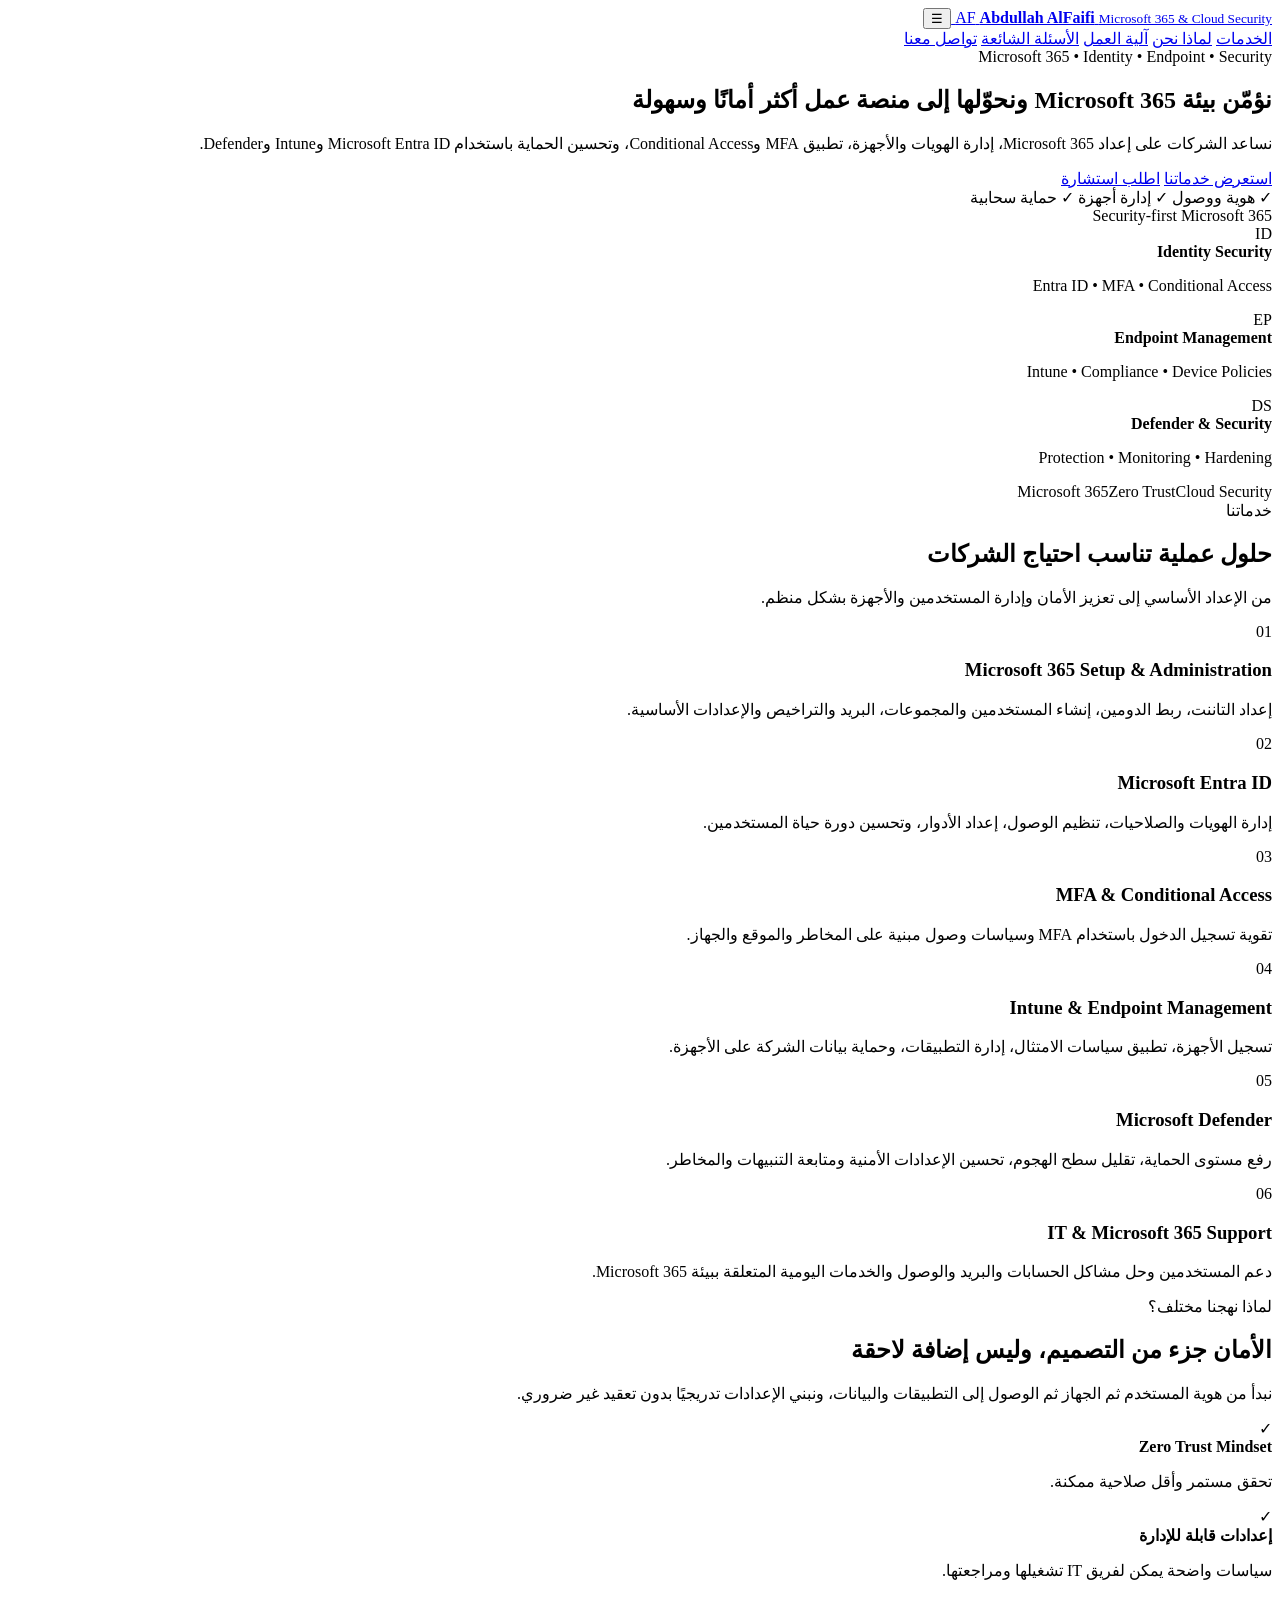
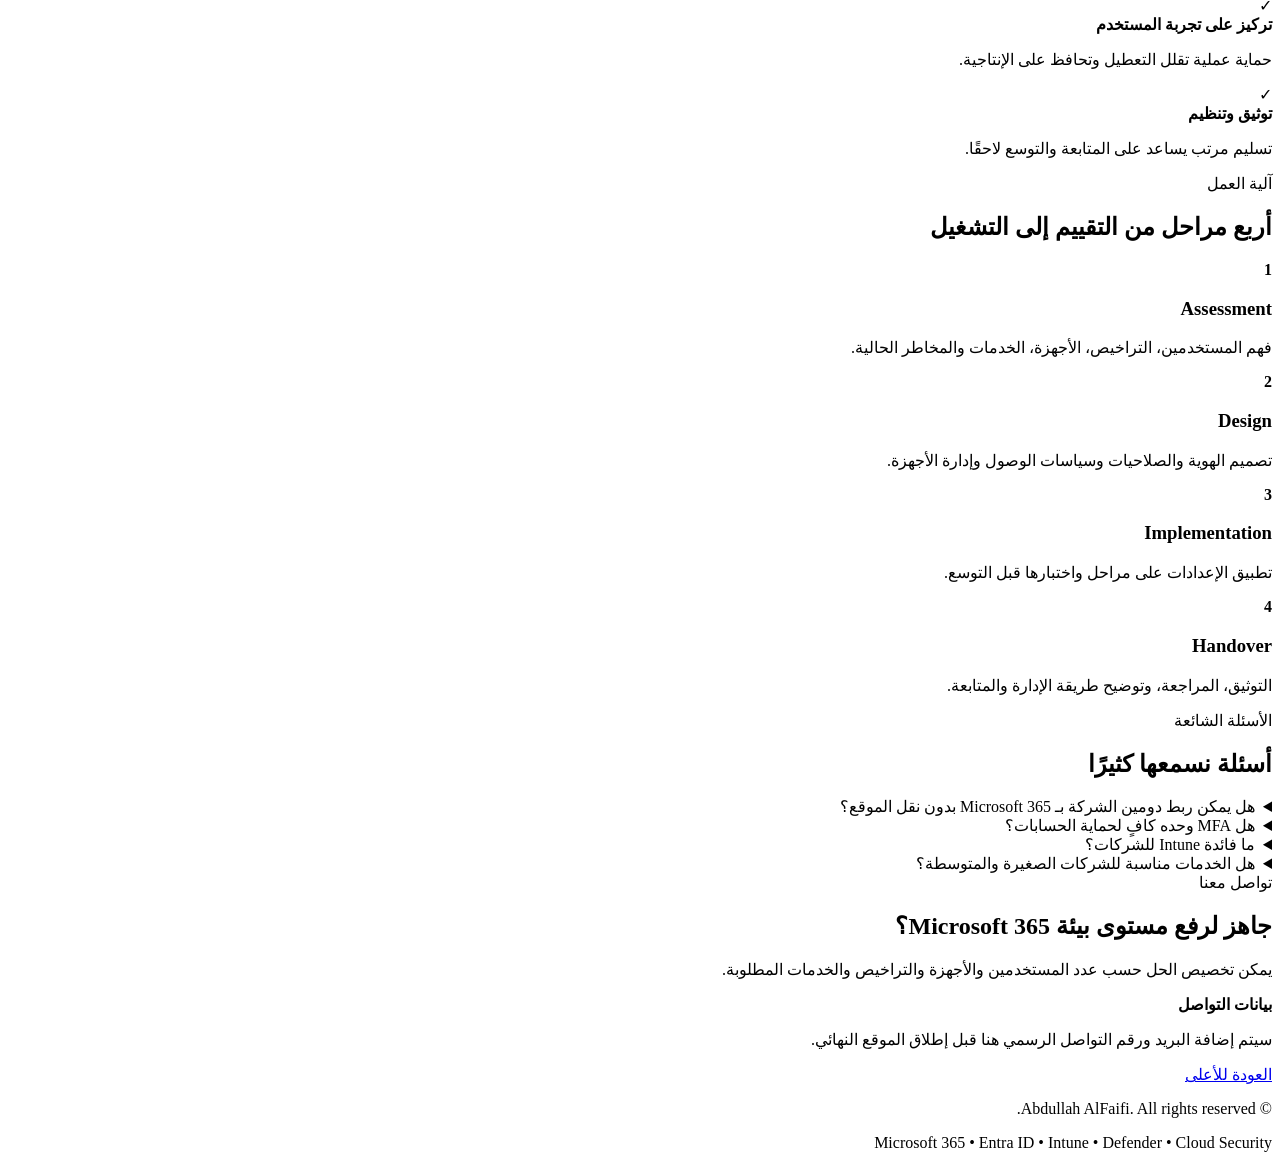
==== index.html @ aca6d7e5 "Build Arabic Microsoft 365 and cloud security landing page" ====
<!doctype html>
<html lang="ar" dir="rtl">
<head>
  <meta charset="utf-8" />
  <meta name="viewport" content="width=device-width, initial-scale=1" />
  <meta name="description" content="حلول Microsoft 365 والهوية والأمن السحابي للشركات: Entra ID وMFA وConditional Access وIntune وMicrosoft Defender والدعم التقني." />
  <title>Abdullah AlFaifi | Microsoft 365 & Cloud Security</title>
  <link rel="stylesheet" href="styles.css" />
</head>
<body>
  <header class="site-header" id="top">
    <div class="container nav-wrap">
      <a class="brand" href="#top" aria-label="الصفحة الرئيسية">
        <span class="brand-mark">AF</span>
        <span class="brand-text">
          <strong>Abdullah AlFaifi</strong>
          <small>Microsoft 365 & Cloud Security</small>
        </span>
      </a>

      <button class="menu-button" aria-label="فتح القائمة" aria-expanded="false">☰</button>

      <nav class="nav-links" aria-label="التنقل الرئيسي">
        <a href="#services">الخدمات</a>
        <a href="#why-us">لماذا نحن</a>
        <a href="#process">آلية العمل</a>
        <a href="#faq">الأسئلة الشائعة</a>
        <a class="nav-cta" href="#contact">تواصل معنا</a>
      </nav>
    </div>
  </header>

  <main>
    <section class="hero section">
      <div class="container hero-grid">
        <div class="hero-copy">
          <span class="eyebrow">Microsoft 365 • Identity • Endpoint • Security</span>
          <h1>نؤمّن بيئة Microsoft 365 ونحوّلها إلى منصة عمل أكثر أمانًا وسهولة</h1>
          <p class="hero-lead">
            نساعد الشركات على إعداد Microsoft 365، إدارة الهويات والأجهزة، تطبيق MFA وConditional Access،
            وتحسين الحماية باستخدام Microsoft Entra ID وIntune وDefender.
          </p>
          <div class="hero-actions">
            <a class="button primary" href="#services">استعرض خدماتنا</a>
            <a class="button secondary" href="#contact">اطلب استشارة</a>
          </div>
          <div class="trust-row" aria-label="مجالات التركيز">
            <span>✓ هوية ووصول</span>
            <span>✓ إدارة أجهزة</span>
            <span>✓ حماية سحابية</span>
          </div>
        </div>

        <div class="hero-panel" aria-label="لوحة الخدمات">
          <div class="status-pill"><span></span> Security-first Microsoft 365</div>
          <div class="panel-card featured">
            <div class="icon">ID</div>
            <div>
              <strong>Identity Security</strong>
              <p>Entra ID • MFA • Conditional Access</p>
            </div>
          </div>
          <div class="panel-card">
            <div class="icon">EP</div>
            <div>
              <strong>Endpoint Management</strong>
              <p>Intune • Compliance • Device Policies</p>
            </div>
          </div>
          <div class="panel-card">
            <div class="icon">DS</div>
            <div>
              <strong>Defender & Security</strong>
              <p>Protection • Monitoring • Hardening</p>
            </div>
          </div>
          <div class="panel-footer">
            <span>Microsoft 365</span><span>Zero Trust</span><span>Cloud Security</span>
          </div>
        </div>
      </div>
    </section>

    <section class="section muted" id="services">
      <div class="container">
        <div class="section-heading">
          <span class="eyebrow">خدماتنا</span>
          <h2>حلول عملية تناسب احتياج الشركات</h2>
          <p>من الإعداد الأساسي إلى تعزيز الأمان وإدارة المستخدمين والأجهزة بشكل منظم.</p>
        </div>

        <div class="cards services-grid">
          <article class="service-card">
            <span class="service-icon">01</span>
            <h3>Microsoft 365 Setup & Administration</h3>
            <p>إعداد التاننت، ربط الدومين، إنشاء المستخدمين والمجموعات، البريد والتراخيص والإعدادات الأساسية.</p>
          </article>
          <article class="service-card">
            <span class="service-icon">02</span>
            <h3>Microsoft Entra ID</h3>
            <p>إدارة الهويات والصلاحيات، تنظيم الوصول، إعداد الأدوار، وتحسين دورة حياة المستخدمين.</p>
          </article>
          <article class="service-card">
            <span class="service-icon">03</span>
            <h3>MFA & Conditional Access</h3>
            <p>تقوية تسجيل الدخول باستخدام MFA وسياسات وصول مبنية على المخاطر والموقع والجهاز.</p>
          </article>
          <article class="service-card">
            <span class="service-icon">04</span>
            <h3>Intune & Endpoint Management</h3>
            <p>تسجيل الأجهزة، تطبيق سياسات الامتثال، إدارة التطبيقات، وحماية بيانات الشركة على الأجهزة.</p>
          </article>
          <article class="service-card">
            <span class="service-icon">05</span>
            <h3>Microsoft Defender</h3>
            <p>رفع مستوى الحماية، تقليل سطح الهجوم، تحسين الإعدادات الأمنية ومتابعة التنبيهات والمخاطر.</p>
          </article>
          <article class="service-card">
            <span class="service-icon">06</span>
            <h3>IT & Microsoft 365 Support</h3>
            <p>دعم المستخدمين وحل مشاكل الحسابات والبريد والوصول والخدمات اليومية المتعلقة ببيئة Microsoft 365.</p>
          </article>
        </div>
      </div>
    </section>

    <section class="section" id="why-us">
      <div class="container split-grid">
        <div>
          <span class="eyebrow">لماذا نهجنا مختلف؟</span>
          <h2>الأمان جزء من التصميم، وليس إضافة لاحقة</h2>
          <p class="section-copy">نبدأ من هوية المستخدم ثم الجهاز ثم الوصول إلى التطبيقات والبيانات، ونبني الإعدادات تدريجيًا بدون تعقيد غير ضروري.</p>
        </div>
        <div class="benefits">
          <div class="benefit"><span>✓</span><div><strong>Zero Trust Mindset</strong><p>تحقق مستمر وأقل صلاحية ممكنة.</p></div></div>
          <div class="benefit"><span>✓</span><div><strong>إعدادات قابلة للإدارة</strong><p>سياسات واضحة يمكن لفريق IT تشغيلها ومراجعتها.</p></div></div>
          <div class="benefit"><span>✓</span><div><strong>تركيز على تجربة المستخدم</strong><p>حماية عملية تقلل التعطيل وتحافظ على الإنتاجية.</p></div></div>
          <div class="benefit"><span>✓</span><div><strong>توثيق وتنظيم</strong><p>تسليم مرتب يساعد على المتابعة والتوسع لاحقًا.</p></div></div>
        </div>
      </div>
    </section>

    <section class="section dark-section" id="process">
      <div class="container">
        <div class="section-heading light">
          <span class="eyebrow">آلية العمل</span>
          <h2>أربع مراحل من التقييم إلى التشغيل</h2>
        </div>
        <div class="process-grid">
          <div class="process-step"><b>1</b><h3>Assessment</h3><p>فهم المستخدمين، التراخيص، الأجهزة، الخدمات والمخاطر الحالية.</p></div>
          <div class="process-step"><b>2</b><h3>Design</h3><p>تصميم الهوية والصلاحيات وسياسات الوصول وإدارة الأجهزة.</p></div>
          <div class="process-step"><b>3</b><h3>Implementation</h3><p>تطبيق الإعدادات على مراحل واختبارها قبل التوسع.</p></div>
          <div class="process-step"><b>4</b><h3>Handover</h3><p>التوثيق، المراجعة، وتوضيح طريقة الإدارة والمتابعة.</p></div>
        </div>
      </div>
    </section>

    <section class="section" id="faq">
      <div class="container narrow">
        <div class="section-heading">
          <span class="eyebrow">الأسئلة الشائعة</span>
          <h2>أسئلة نسمعها كثيرًا</h2>
        </div>
        <div class="faq-list">
          <details><summary>هل يمكن ربط دومين الشركة بـ Microsoft 365 بدون نقل الموقع؟</summary><p>نعم. يمكن استخدام نفس الدومين للبريد في Microsoft 365 والموقع على استضافة أخرى عبر سجلات DNS مختلفة.</p></details>
          <details><summary>هل MFA وحده كافٍ لحماية الحسابات؟</summary><p>MFA خطوة أساسية، لكن الأفضل دمجه مع Conditional Access وإدارة الجلسات والأجهزة وسياسات أقل صلاحية.</p></details>
          <details><summary>ما فائدة Intune للشركات؟</summary><p>يساعد على إدارة الأجهزة والتطبيقات وسياسات الامتثال وحماية بيانات العمل بشكل مركزي.</p></details>
          <details><summary>هل الخدمات مناسبة للشركات الصغيرة والمتوسطة؟</summary><p>نعم، ويمكن البدء بإعدادات أساسية ثم التوسع حسب عدد المستخدمين والأجهزة واحتياج الأمان.</p></details>
        </div>
      </div>
    </section>

    <section class="section contact-section" id="contact">
      <div class="container contact-card">
        <div>
          <span class="eyebrow">تواصل معنا</span>
          <h2>جاهز لرفع مستوى بيئة Microsoft 365؟</h2>
          <p>يمكن تخصيص الحل حسب عدد المستخدمين والأجهزة والتراخيص والخدمات المطلوبة.</p>
        </div>
        <div class="contact-note">
          <strong>بيانات التواصل</strong>
          <p>سيتم إضافة البريد ورقم التواصل الرسمي هنا قبل إطلاق الموقع النهائي.</p>
          <a class="button primary" href="#top">العودة للأعلى</a>
        </div>
      </div>
    </section>
  </main>

  <footer class="site-footer">
    <div class="container footer-wrap">
      <p>© <span id="year"></span> Abdullah AlFaifi. All rights reserved.</p>
      <p>Microsoft 365 • Entra ID • Intune • Defender • Cloud Security</p>
    </div>
  </footer>

  <script src="script.js"></script>
</body>
</html>
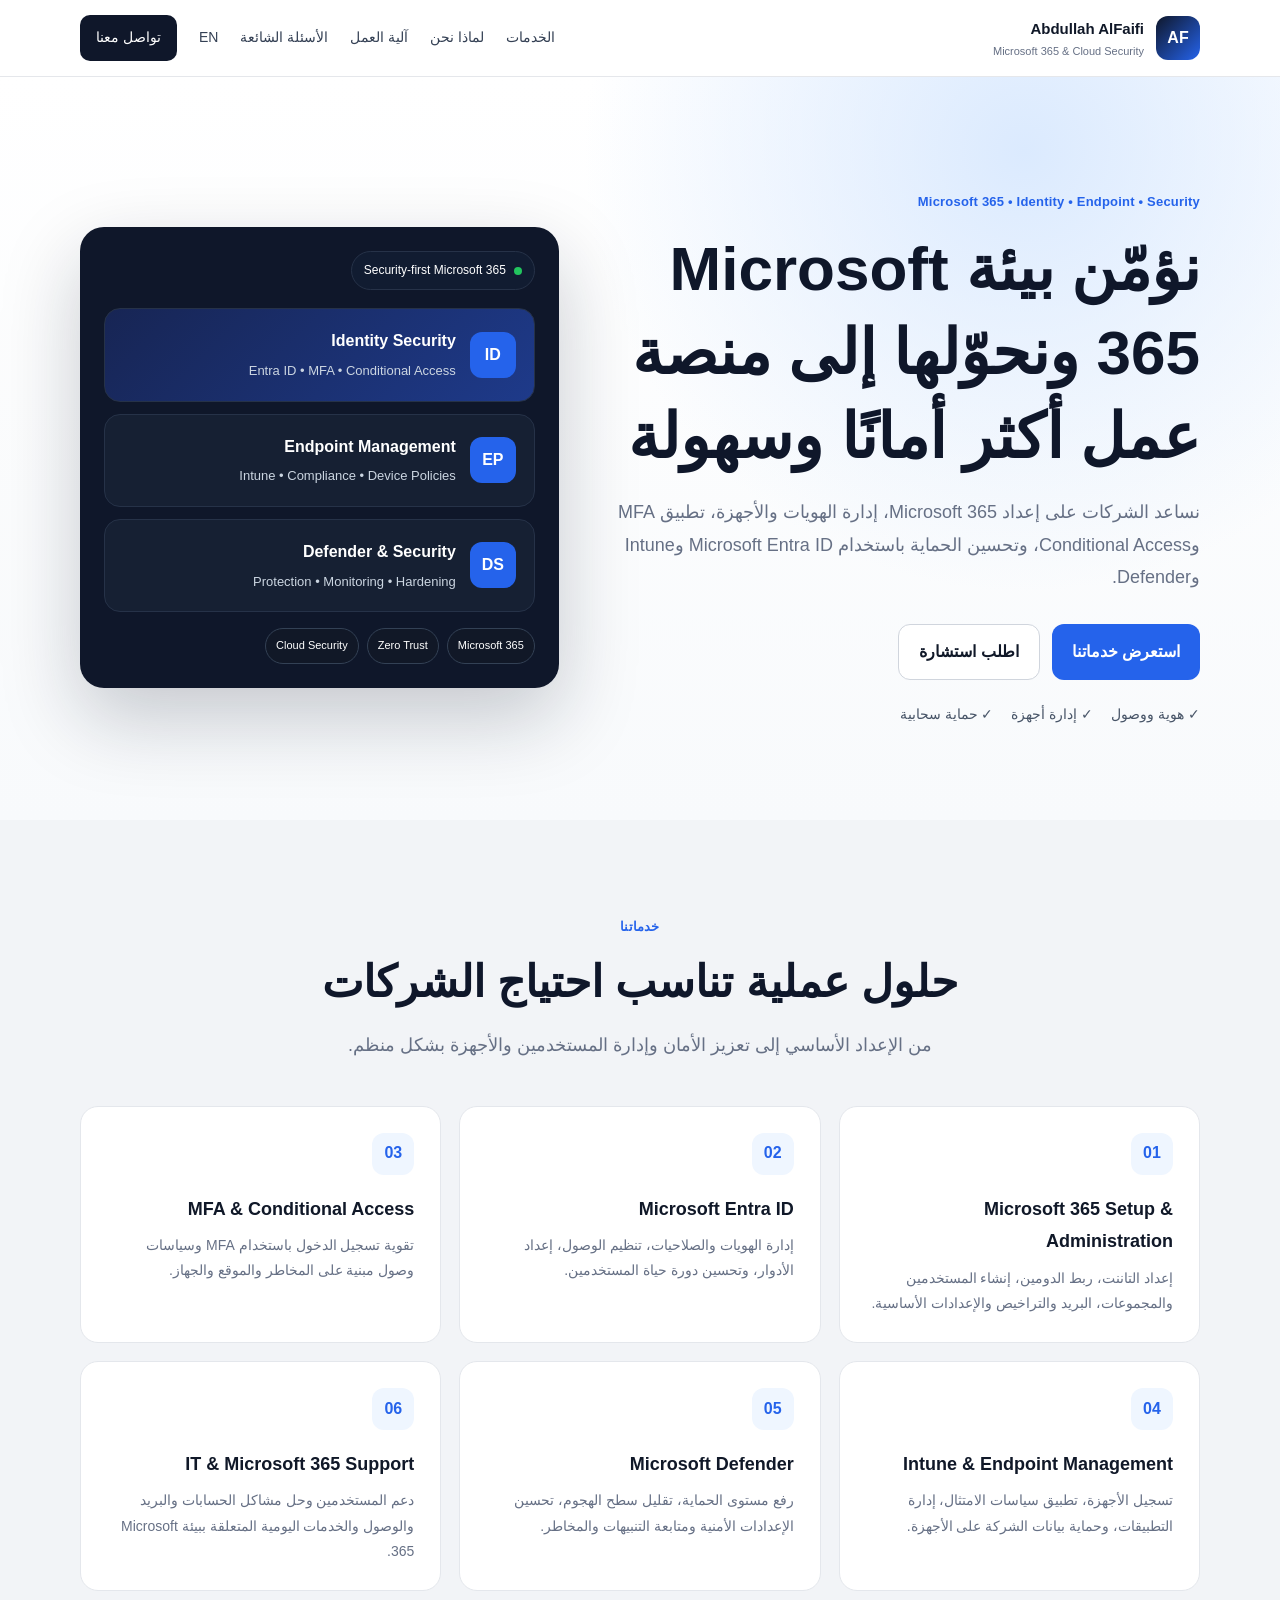
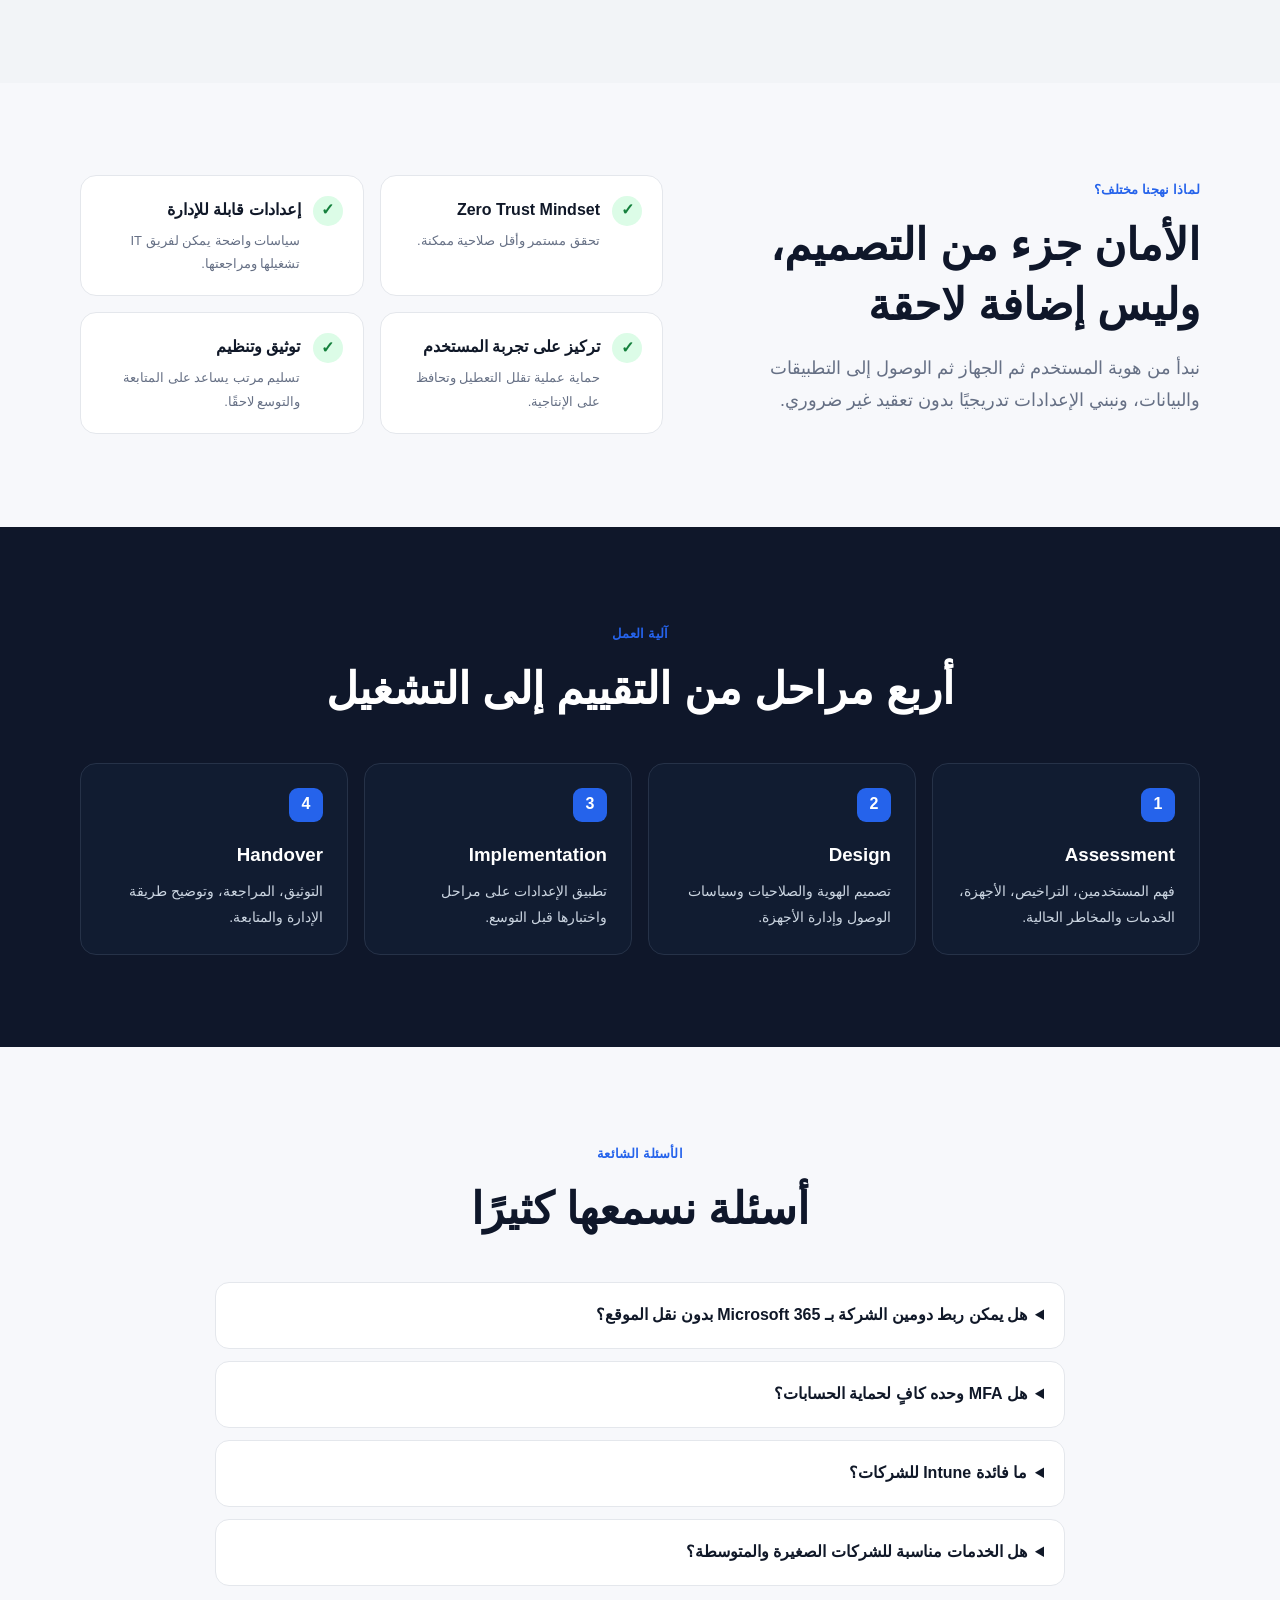
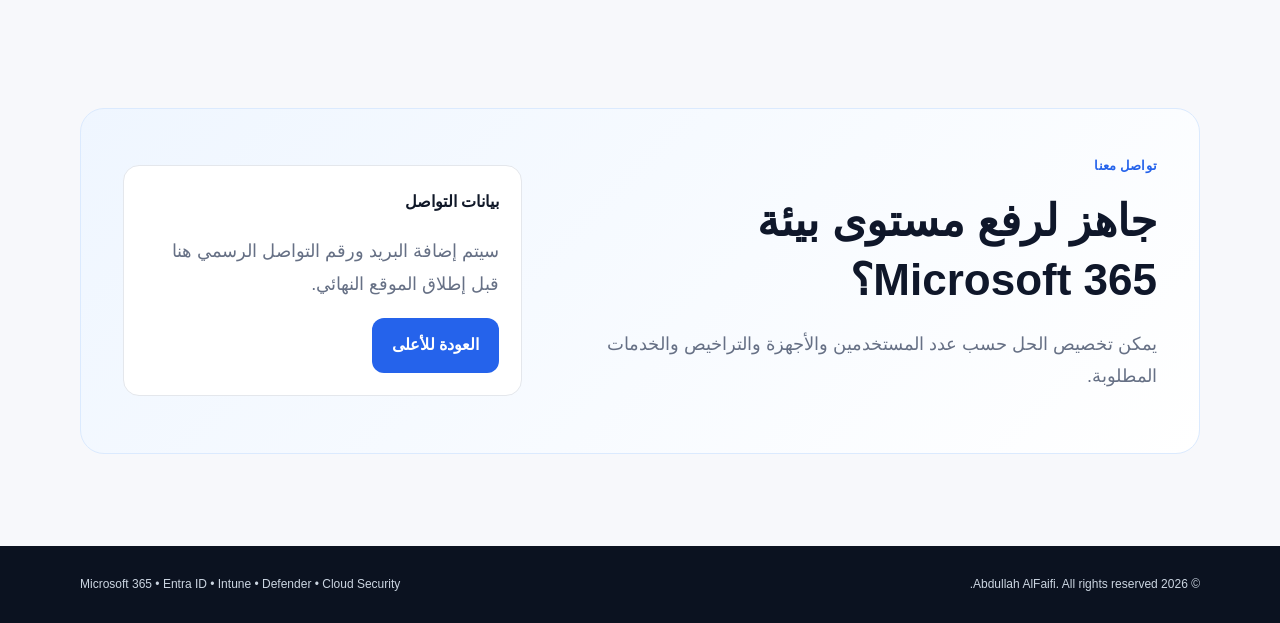
==== commit a1cc60fe: "Add English language switch to Arabic site" ====
--- a/index.html
+++ b/index.html
@@ -25,6 +25,7 @@
         <a href="#why-us">لماذا نحن</a>
         <a href="#process">آلية العمل</a>
         <a href="#faq">الأسئلة الشائعة</a>
+        <a class="lang-switch" href="en.html" lang="en" dir="ltr">EN</a>
         <a class="nav-cta" href="#contact">تواصل معنا</a>
       </nav>
     </div>
--- a/styles.css
+++ b/styles.css
@@ -0,0 +1 @@
+*{box-sizing:border-box}html{scroll-behavior:smooth}body{margin:0;font-family:Tahoma,Arial,sans-serif;background:#f7f8fb;color:#101828;line-height:1.8}a{text-decoration:none;color:inherit}.container{width:min(1120px,92%);margin:auto}.narrow{width:min(850px,92%)}.site-header{position:sticky;top:0;z-index:50;background:rgba(255,255,255,.92);backdrop-filter:blur(12px);border-bottom:1px solid #e5e7eb}.nav-wrap{display:flex;align-items:center;justify-content:space-between;min-height:76px;gap:24px}.brand{display:flex;align-items:center;gap:12px}.brand-mark{width:44px;height:44px;border-radius:12px;display:grid;place-items:center;background:linear-gradient(135deg,#0f172a,#2563eb);color:#fff;font-weight:800}.brand-text{display:flex;flex-direction:column}.brand-text strong{font-size:15px}.brand-text small{font-size:11px;color:#667085}.nav-links{display:flex;align-items:center;gap:22px;font-size:14px}.nav-links a{color:#344054}.nav-links a:hover{color:#2563eb}.nav-cta{padding:10px 16px;border-radius:10px;background:#0f172a;color:#fff!important}.menu-button{display:none;border:0;background:none;font-size:24px}.section{padding:92px 0}.hero{padding-top:110px;background:radial-gradient(circle at 80% 10%,#dbeafe 0,transparent 36%),linear-gradient(180deg,#fff,#f8fafc)}.hero-grid{display:grid;grid-template-columns:1.1fr .9fr;gap:56px;align-items:center}.eyebrow{display:inline-block;color:#2563eb;font-weight:700;font-size:13px;letter-spacing:.2px;margin-bottom:14px}.hero h1,.section-heading h2,.split-grid h2,.contact-card h2{margin:0;color:#0f172a;line-height:1.35}.hero h1{font-size:clamp(36px,5vw,62px);max-width:800px}.hero-lead,.section-copy,.section-heading p,.contact-card p{color:#667085;font-size:18px}.hero-actions{display:flex;gap:12px;margin:30px 0 22px}.button{display:inline-flex;align-items:center;justify-content:center;padding:13px 20px;border-radius:12px;font-weight:700}.button.primary{background:#2563eb;color:#fff}.button.primary:hover{background:#1d4ed8}.button.secondary{background:#fff;border:1px solid #d0d5dd;color:#101828}.trust-row{display:flex;flex-wrap:wrap;gap:18px;color:#475467;font-size:14px}.hero-panel{background:#0f172a;border-radius:24px;padding:24px;box-shadow:0 30px 80px rgba(15,23,42,.22);color:#fff}.status-pill{font-size:12px;background:#111c31;border:1px solid #263248;border-radius:999px;padding:8px 12px;margin-bottom:18px;display:inline-flex;align-items:center;gap:8px}.status-pill span{width:8px;height:8px;border-radius:50%;background:#22c55e}.panel-card{display:flex;align-items:center;gap:14px;background:#162033;border:1px solid #263248;border-radius:16px;padding:18px;margin-bottom:12px}.panel-card.featured{background:linear-gradient(135deg,#172554,#1e3a8a)}.panel-card .icon{min-width:46px;height:46px;border-radius:12px;background:#2563eb;display:grid;place-items:center;font-weight:800}.panel-card strong{display:block}.panel-card p{margin:3px 0 0;color:#cbd5e1;font-size:13px}.panel-footer{display:flex;flex-wrap:wrap;gap:8px;margin-top:16px}.panel-footer span{font-size:11px;padding:7px 10px;border-radius:999px;background:#111827;border:1px solid #334155}.muted{background:#f2f4f7}.section-heading{text-align:center;max-width:740px;margin:0 auto 44px}.section-heading h2,.split-grid h2,.contact-card h2{font-size:clamp(30px,4vw,44px)}.cards{display:grid}.services-grid{grid-template-columns:repeat(3,1fr);gap:18px}.service-card{background:#fff;border:1px solid #e4e7ec;border-radius:18px;padding:26px;transition:.2s}.service-card:hover{transform:translateY(-4px);box-shadow:0 16px 40px rgba(16,24,40,.08)}.service-icon{display:inline-grid;place-items:center;width:42px;height:42px;border-radius:12px;background:#eff6ff;color:#2563eb;font-weight:800}.service-card h3{font-size:18px;margin:18px 0 8px}.service-card p{margin:0;color:#667085;font-size:14px}.split-grid{display:grid;grid-template-columns:.9fr 1.1fr;gap:60px;align-items:start}.benefits{display:grid;grid-template-columns:1fr 1fr;gap:16px}.benefit{display:flex;gap:12px;background:#fff;border:1px solid #e4e7ec;border-radius:16px;padding:20px}.benefit>span{width:30px;height:30px;flex:0 0 30px;border-radius:50%;display:grid;place-items:center;background:#dcfce7;color:#15803d;font-weight:800}.benefit p{margin:4px 0 0;color:#667085;font-size:13px}.dark-section{background:#0f172a;color:#fff}.section-heading.light h2{color:#fff}.process-grid{display:grid;grid-template-columns:repeat(4,1fr);gap:16px}.process-step{padding:24px;border:1px solid #263248;border-radius:16px;background:#111c31}.process-step b{display:inline-grid;place-items:center;width:34px;height:34px;border-radius:9px;background:#2563eb}.process-step h3{margin:16px 0 8px}.process-step p{margin:0;color:#cbd5e1;font-size:14px}.faq-list{display:grid;gap:12px}.faq-list details{background:#fff;border:1px solid #e4e7ec;border-radius:14px;padding:18px 20px}.faq-list summary{cursor:pointer;font-weight:700}.faq-list p{color:#667085;margin-bottom:0}.contact-section{padding-top:30px}.contact-card{background:linear-gradient(135deg,#eff6ff,#fff);border:1px solid #dbeafe;border-radius:24px;padding:42px;display:grid;grid-template-columns:1.2fr .8fr;gap:36px;align-items:center}.contact-note{background:#fff;border:1px solid #e4e7ec;border-radius:16px;padding:22px}.site-footer{padding:28px 0;background:#0b1220;color:#cbd5e1;font-size:12px}.footer-wrap{display:flex;justify-content:space-between;gap:16px;flex-wrap:wrap}.footer-wrap p{margin:0}@media(max-width:900px){.hero-grid,.split-grid,.contact-card{grid-template-columns:1fr}.services-grid{grid-template-columns:1fr 1fr}.process-grid{grid-template-columns:1fr 1fr}.nav-links{position:absolute;top:76px;right:4%;left:4%;display:none;flex-direction:column;align-items:stretch;background:#fff;border:1px solid #e4e7ec;border-radius:16px;padding:16px;box-shadow:0 18px 50px rgba(16,24,40,.12)}.nav-links.open{display:flex}.menu-button{display:block}}@media(max-width:620px){.section{padding:68px 0}.hero{padding-top:78px}.services-grid,.process-grid,.benefits{grid-template-columns:1fr}.hero-actions{flex-direction:column}.button{width:100%}.hero h1{font-size:38px}.contact-card{padding:26px}.brand-text small{display:none}}
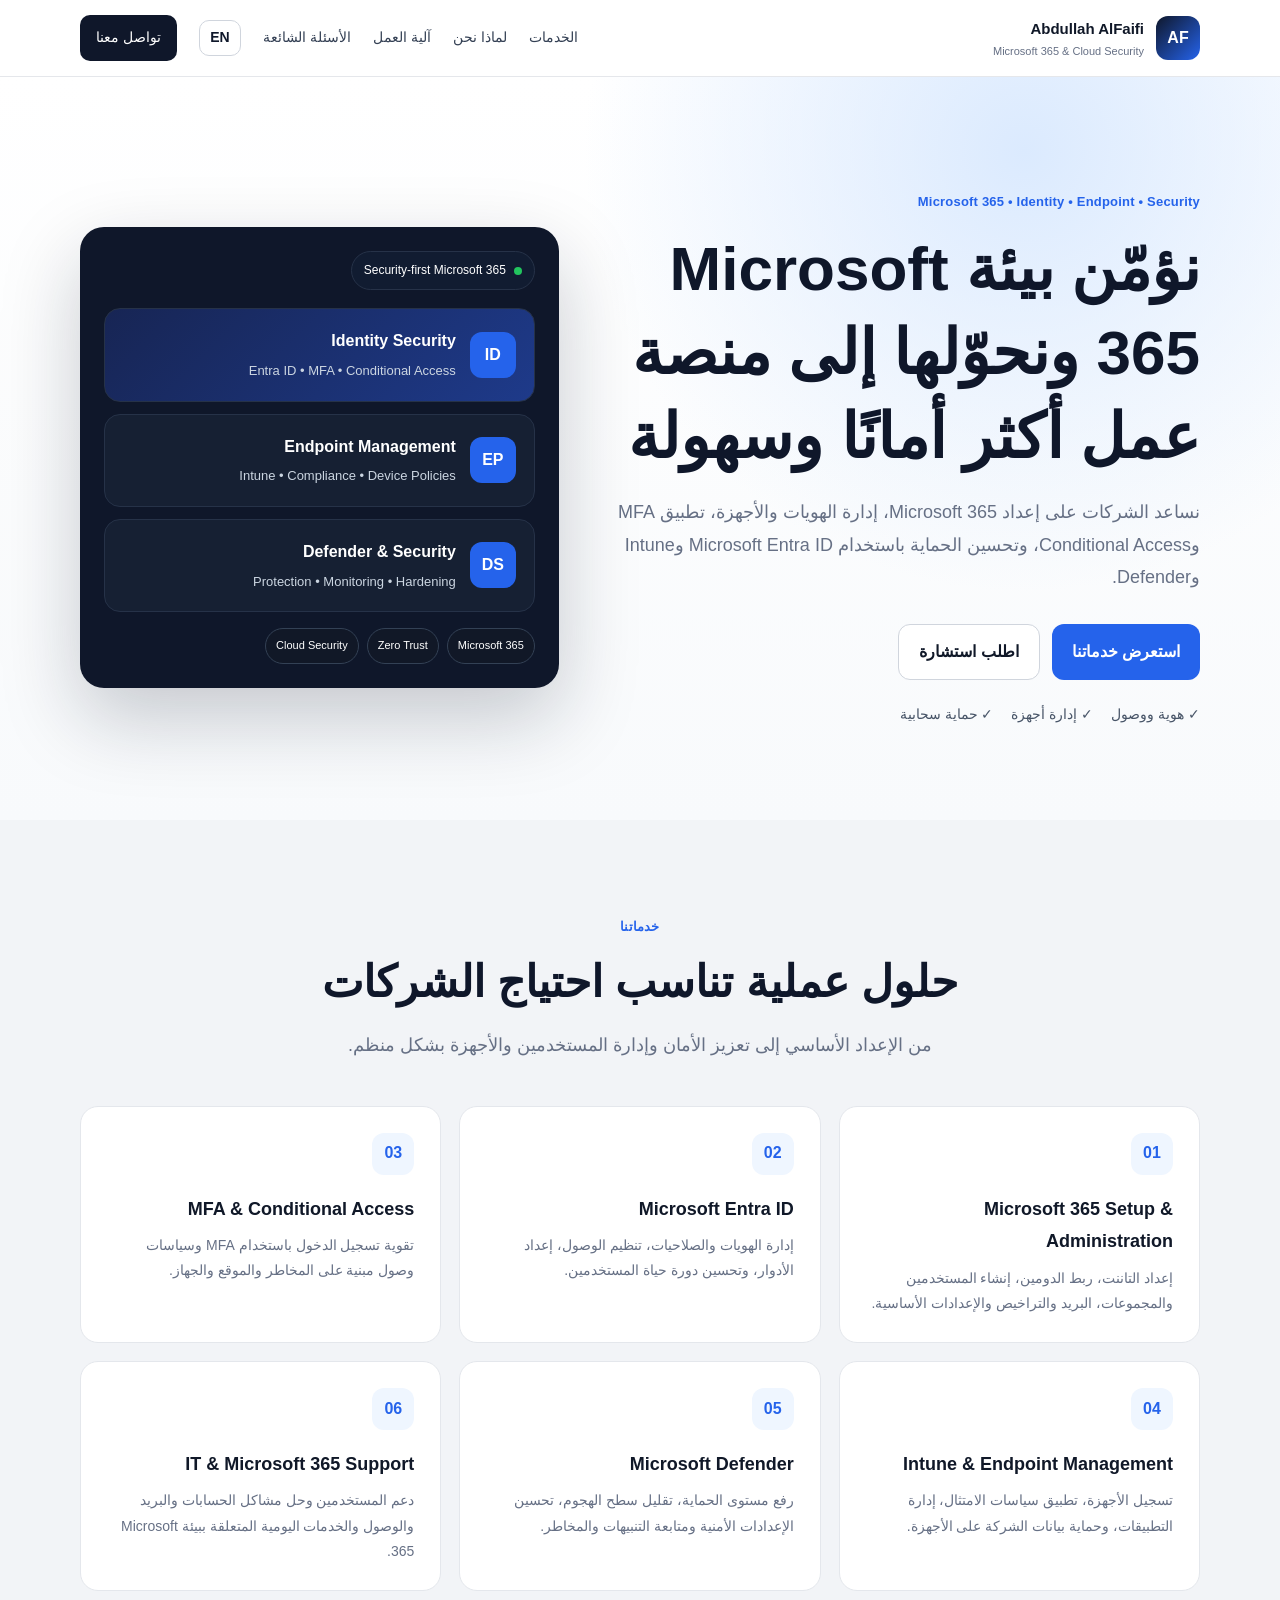
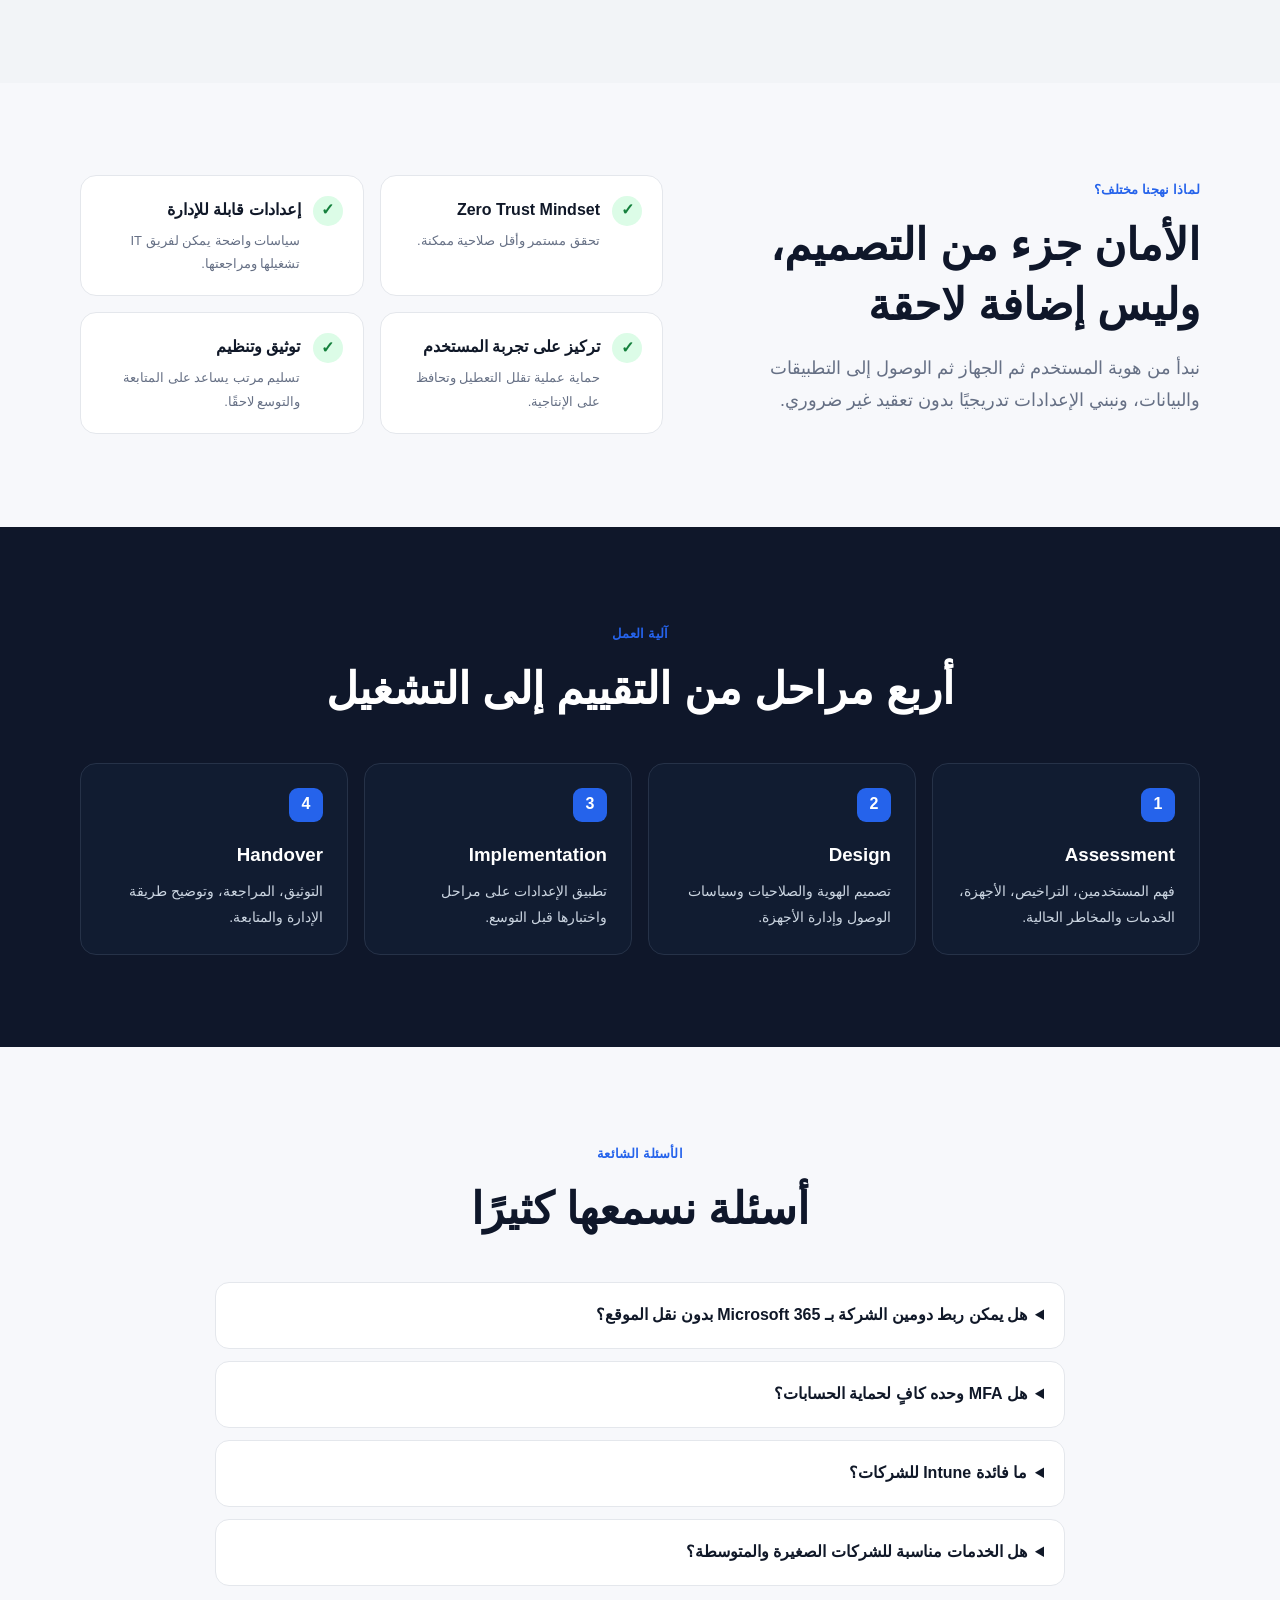
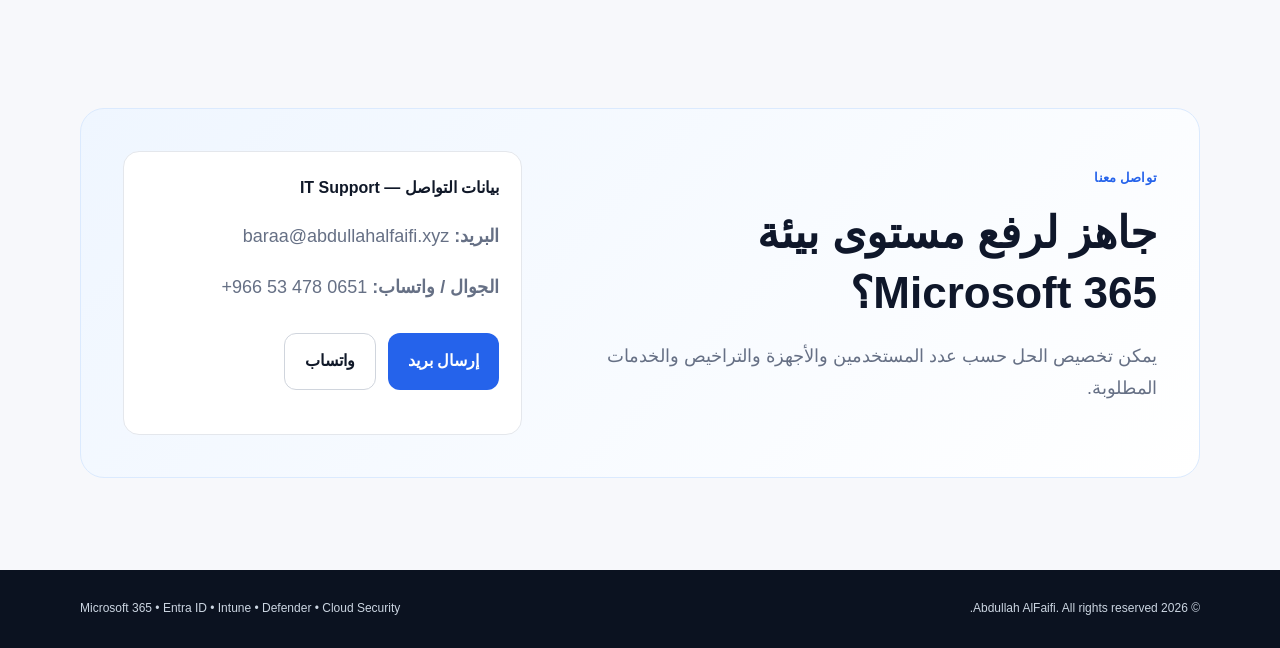
==== commit cfd4cffa: "Add IT support contact details to Arabic site" ====
--- a/index.html
+++ b/index.html
@@ -179,9 +179,13 @@
           <p>يمكن تخصيص الحل حسب عدد المستخدمين والأجهزة والتراخيص والخدمات المطلوبة.</p>
         </div>
         <div class="contact-note">
-          <strong>بيانات التواصل</strong>
-          <p>سيتم إضافة البريد ورقم التواصل الرسمي هنا قبل إطلاق الموقع النهائي.</p>
-          <a class="button primary" href="#top">العودة للأعلى</a>
+          <strong>بيانات التواصل — IT Support</strong>
+          <p><strong>البريد:</strong> <a href="mailto:baraa@abdullahalfaifi.xyz">baraa@abdullahalfaifi.xyz</a></p>
+          <p><strong>الجوال / واتساب:</strong> <a href="tel:+966534780651" dir="ltr">+966 53 478 0651</a></p>
+          <div class="hero-actions">
+            <a class="button primary" href="mailto:baraa@abdullahalfaifi.xyz">إرسال بريد</a>
+            <a class="button secondary" href="https://wa.me/966534780651" target="_blank" rel="noopener">واتساب</a>
+          </div>
         </div>
       </div>
     </section>
--- a/styles.css
+++ b/styles.css
@@ -1 +1 @@
-*{box-sizing:border-box}html{scroll-behavior:smooth}body{margin:0;font-family:Tahoma,Arial,sans-serif;background:#f7f8fb;color:#101828;line-height:1.8}a{text-decoration:none;color:inherit}.container{width:min(1120px,92%);margin:auto}.narrow{width:min(850px,92%)}.site-header{position:sticky;top:0;z-index:50;background:rgba(255,255,255,.92);backdrop-filter:blur(12px);border-bottom:1px solid #e5e7eb}.nav-wrap{display:flex;align-items:center;justify-content:space-between;min-height:76px;gap:24px}.brand{display:flex;align-items:center;gap:12px}.brand-mark{width:44px;height:44px;border-radius:12px;display:grid;place-items:center;background:linear-gradient(135deg,#0f172a,#2563eb);color:#fff;font-weight:800}.brand-text{display:flex;flex-direction:column}.brand-text strong{font-size:15px}.brand-text small{font-size:11px;color:#667085}.nav-links{display:flex;align-items:center;gap:22px;font-size:14px}.nav-links a{color:#344054}.nav-links a:hover{color:#2563eb}.nav-cta{padding:10px 16px;border-radius:10px;background:#0f172a;color:#fff!important}.menu-button{display:none;border:0;background:none;font-size:24px}.section{padding:92px 0}.hero{padding-top:110px;background:radial-gradient(circle at 80% 10%,#dbeafe 0,transparent 36%),linear-gradient(180deg,#fff,#f8fafc)}.hero-grid{display:grid;grid-template-columns:1.1fr .9fr;gap:56px;align-items:center}.eyebrow{display:inline-block;color:#2563eb;font-weight:700;font-size:13px;letter-spacing:.2px;margin-bottom:14px}.hero h1,.section-heading h2,.split-grid h2,.contact-card h2{margin:0;color:#0f172a;line-height:1.35}.hero h1{font-size:clamp(36px,5vw,62px);max-width:800px}.hero-lead,.section-copy,.section-heading p,.contact-card p{color:#667085;font-size:18px}.hero-actions{display:flex;gap:12px;margin:30px 0 22px}.button{display:inline-flex;align-items:center;justify-content:center;padding:13px 20px;border-radius:12px;font-weight:700}.button.primary{background:#2563eb;color:#fff}.button.primary:hover{background:#1d4ed8}.button.secondary{background:#fff;border:1px solid #d0d5dd;color:#101828}.trust-row{display:flex;flex-wrap:wrap;gap:18px;color:#475467;font-size:14px}.hero-panel{background:#0f172a;border-radius:24px;padding:24px;box-shadow:0 30px 80px rgba(15,23,42,.22);color:#fff}.status-pill{font-size:12px;background:#111c31;border:1px solid #263248;border-radius:999px;padding:8px 12px;margin-bottom:18px;display:inline-flex;align-items:center;gap:8px}.status-pill span{width:8px;height:8px;border-radius:50%;background:#22c55e}.panel-card{display:flex;align-items:center;gap:14px;background:#162033;border:1px solid #263248;border-radius:16px;padding:18px;margin-bottom:12px}.panel-card.featured{background:linear-gradient(135deg,#172554,#1e3a8a)}.panel-card .icon{min-width:46px;height:46px;border-radius:12px;background:#2563eb;display:grid;place-items:center;font-weight:800}.panel-card strong{display:block}.panel-card p{margin:3px 0 0;color:#cbd5e1;font-size:13px}.panel-footer{display:flex;flex-wrap:wrap;gap:8px;margin-top:16px}.panel-footer span{font-size:11px;padding:7px 10px;border-radius:999px;background:#111827;border:1px solid #334155}.muted{background:#f2f4f7}.section-heading{text-align:center;max-width:740px;margin:0 auto 44px}.section-heading h2,.split-grid h2,.contact-card h2{font-size:clamp(30px,4vw,44px)}.cards{display:grid}.services-grid{grid-template-columns:repeat(3,1fr);gap:18px}.service-card{background:#fff;border:1px solid #e4e7ec;border-radius:18px;padding:26px;transition:.2s}.service-card:hover{transform:translateY(-4px);box-shadow:0 16px 40px rgba(16,24,40,.08)}.service-icon{display:inline-grid;place-items:center;width:42px;height:42px;border-radius:12px;background:#eff6ff;color:#2563eb;font-weight:800}.service-card h3{font-size:18px;margin:18px 0 8px}.service-card p{margin:0;color:#667085;font-size:14px}.split-grid{display:grid;grid-template-columns:.9fr 1.1fr;gap:60px;align-items:start}.benefits{display:grid;grid-template-columns:1fr 1fr;gap:16px}.benefit{display:flex;gap:12px;background:#fff;border:1px solid #e4e7ec;border-radius:16px;padding:20px}.benefit>span{width:30px;height:30px;flex:0 0 30px;border-radius:50%;display:grid;place-items:center;background:#dcfce7;color:#15803d;font-weight:800}.benefit p{margin:4px 0 0;color:#667085;font-size:13px}.dark-section{background:#0f172a;color:#fff}.section-heading.light h2{color:#fff}.process-grid{display:grid;grid-template-columns:repeat(4,1fr);gap:16px}.process-step{padding:24px;border:1px solid #263248;border-radius:16px;background:#111c31}.process-step b{display:inline-grid;place-items:center;width:34px;height:34px;border-radius:9px;background:#2563eb}.process-step h3{margin:16px 0 8px}.process-step p{margin:0;color:#cbd5e1;font-size:14px}.faq-list{display:grid;gap:12px}.faq-list details{background:#fff;border:1px solid #e4e7ec;border-radius:14px;padding:18px 20px}.faq-list summary{cursor:pointer;font-weight:700}.faq-list p{color:#667085;margin-bottom:0}.contact-section{padding-top:30px}.contact-card{background:linear-gradient(135deg,#eff6ff,#fff);border:1px solid #dbeafe;border-radius:24px;padding:42px;display:grid;grid-template-columns:1.2fr .8fr;gap:36px;align-items:center}.contact-note{background:#fff;border:1px solid #e4e7ec;border-radius:16px;padding:22px}.site-footer{padding:28px 0;background:#0b1220;color:#cbd5e1;font-size:12px}.footer-wrap{display:flex;justify-content:space-between;gap:16px;flex-wrap:wrap}.footer-wrap p{margin:0}@media(max-width:900px){.hero-grid,.split-grid,.contact-card{grid-template-columns:1fr}.services-grid{grid-template-columns:1fr 1fr}.process-grid{grid-template-columns:1fr 1fr}.nav-links{position:absolute;top:76px;right:4%;left:4%;display:none;flex-direction:column;align-items:stretch;background:#fff;border:1px solid #e4e7ec;border-radius:16px;padding:16px;box-shadow:0 18px 50px rgba(16,24,40,.12)}.nav-links.open{display:flex}.menu-button{display:block}}@media(max-width:620px){.section{padding:68px 0}.hero{padding-top:78px}.services-grid,.process-grid,.benefits{grid-template-columns:1fr}.hero-actions{flex-direction:column}.button{width:100%}.hero h1{font-size:38px}.contact-card{padding:26px}.brand-text small{display:none}}
+*{box-sizing:border-box}html{scroll-behavior:smooth}body{margin:0;font-family:Tahoma,Arial,sans-serif;background:#f7f8fb;color:#101828;line-height:1.8}a{text-decoration:none;color:inherit}.container{width:min(1120px,92%);margin:auto}.narrow{width:min(850px,92%)}.site-header{position:sticky;top:0;z-index:50;background:rgba(255,255,255,.92);backdrop-filter:blur(12px);border-bottom:1px solid #e5e7eb}.nav-wrap{display:flex;align-items:center;justify-content:space-between;min-height:76px;gap:24px}.brand{display:flex;align-items:center;gap:12px}.brand-mark{width:44px;height:44px;border-radius:12px;display:grid;place-items:center;background:linear-gradient(135deg,#0f172a,#2563eb);color:#fff;font-weight:800}.brand-text{display:flex;flex-direction:column}.brand-text strong{font-size:15px}.brand-text small{font-size:11px;color:#667085}.nav-links{display:flex;align-items:center;gap:22px;font-size:14px}.nav-links a{color:#344054}.nav-links a:hover{color:#2563eb}.lang-switch{display:inline-flex;align-items:center;justify-content:center;min-width:42px;height:36px;padding:0 10px;border:1px solid #d0d5dd;border-radius:10px;font-weight:800;background:#fff;color:#0f172a!important}.lang-switch:hover{border-color:#2563eb;background:#eff6ff}.nav-cta{padding:10px 16px;border-radius:10px;background:#0f172a;color:#fff!important}.menu-button{display:none;border:0;background:none;font-size:24px}.section{padding:92px 0}.hero{padding-top:110px;background:radial-gradient(circle at 80% 10%,#dbeafe 0,transparent 36%),linear-gradient(180deg,#fff,#f8fafc)}.hero-grid{display:grid;grid-template-columns:1.1fr .9fr;gap:56px;align-items:center}.eyebrow{display:inline-block;color:#2563eb;font-weight:700;font-size:13px;letter-spacing:.2px;margin-bottom:14px}.hero h1,.section-heading h2,.split-grid h2,.contact-card h2{margin:0;color:#0f172a;line-height:1.35}.hero h1{font-size:clamp(36px,5vw,62px);max-width:800px}.hero-lead,.section-copy,.section-heading p,.contact-card p{color:#667085;font-size:18px}.hero-actions{display:flex;gap:12px;margin:30px 0 22px}.button{display:inline-flex;align-items:center;justify-content:center;padding:13px 20px;border-radius:12px;font-weight:700}.button.primary{background:#2563eb;color:#fff}.button.primary:hover{background:#1d4ed8}.button.secondary{background:#fff;border:1px solid #d0d5dd;color:#101828}.trust-row{display:flex;flex-wrap:wrap;gap:18px;color:#475467;font-size:14px}.hero-panel{background:#0f172a;border-radius:24px;padding:24px;box-shadow:0 30px 80px rgba(15,23,42,.22);color:#fff}.status-pill{font-size:12px;background:#111c31;border:1px solid #263248;border-radius:999px;padding:8px 12px;margin-bottom:18px;display:inline-flex;align-items:center;gap:8px}.status-pill span{width:8px;height:8px;border-radius:50%;background:#22c55e}.panel-card{display:flex;align-items:center;gap:14px;background:#162033;border:1px solid #263248;border-radius:16px;padding:18px;margin-bottom:12px}.panel-card.featured{background:linear-gradient(135deg,#172554,#1e3a8a)}.panel-card .icon{min-width:46px;height:46px;border-radius:12px;background:#2563eb;display:grid;place-items:center;font-weight:800}.panel-card strong{display:block}.panel-card p{margin:3px 0 0;color:#cbd5e1;font-size:13px}.panel-footer{display:flex;flex-wrap:wrap;gap:8px;margin-top:16px}.panel-footer span{font-size:11px;padding:7px 10px;border-radius:999px;background:#111827;border:1px solid #334155}.muted{background:#f2f4f7}.section-heading{text-align:center;max-width:740px;margin:0 auto 44px}.section-heading h2,.split-grid h2,.contact-card h2{font-size:clamp(30px,4vw,44px)}.cards{display:grid}.services-grid{grid-template-columns:repeat(3,1fr);gap:18px}.service-card{background:#fff;border:1px solid #e4e7ec;border-radius:18px;padding:26px;transition:.2s}.service-card:hover{transform:translateY(-4px);box-shadow:0 16px 40px rgba(16,24,40,.08)}.service-icon{display:inline-grid;place-items:center;width:42px;height:42px;border-radius:12px;background:#eff6ff;color:#2563eb;font-weight:800}.service-card h3{font-size:18px;margin:18px 0 8px}.service-card p{margin:0;color:#667085;font-size:14px}.split-grid{display:grid;grid-template-columns:.9fr 1.1fr;gap:60px;align-items:start}.benefits{display:grid;grid-template-columns:1fr 1fr;gap:16px}.benefit{display:flex;gap:12px;background:#fff;border:1px solid #e4e7ec;border-radius:16px;padding:20px}.benefit>span{width:30px;height:30px;flex:0 0 30px;border-radius:50%;display:grid;place-items:center;background:#dcfce7;color:#15803d;font-weight:800}.benefit p{margin:4px 0 0;color:#667085;font-size:13px}.dark-section{background:#0f172a;color:#fff}.section-heading.light h2{color:#fff}.process-grid{display:grid;grid-template-columns:repeat(4,1fr);gap:16px}.process-step{padding:24px;border:1px solid #263248;border-radius:16px;background:#111c31}.process-step b{display:inline-grid;place-items:center;width:34px;height:34px;border-radius:9px;background:#2563eb}.process-step h3{margin:16px 0 8px}.process-step p{margin:0;color:#cbd5e1;font-size:14px}.faq-list{display:grid;gap:12px}.faq-list details{background:#fff;border:1px solid #e4e7ec;border-radius:14px;padding:18px 20px}.faq-list summary{cursor:pointer;font-weight:700}.faq-list p{color:#667085;margin-bottom:0}.contact-section{padding-top:30px}.contact-card{background:linear-gradient(135deg,#eff6ff,#fff);border:1px solid #dbeafe;border-radius:24px;padding:42px;display:grid;grid-template-columns:1.2fr .8fr;gap:36px;align-items:center}.contact-note{background:#fff;border:1px solid #e4e7ec;border-radius:16px;padding:22px}.site-footer{padding:28px 0;background:#0b1220;color:#cbd5e1;font-size:12px}.footer-wrap{display:flex;justify-content:space-between;gap:16px;flex-wrap:wrap}.footer-wrap p{margin:0}@media(max-width:900px){.hero-grid,.split-grid,.contact-card{grid-template-columns:1fr}.services-grid{grid-template-columns:1fr 1fr}.process-grid{grid-template-columns:1fr 1fr}.nav-links{position:absolute;top:76px;right:4%;left:4%;display:none;flex-direction:column;align-items:stretch;background:#fff;border:1px solid #e4e7ec;border-radius:16px;padding:16px;box-shadow:0 18px 50px rgba(16,24,40,.12)}.nav-links.open{display:flex}.menu-button{display:block}.lang-switch{width:100%}}@media(max-width:620px){.section{padding:68px 0}.hero{padding-top:78px}.services-grid,.process-grid,.benefits{grid-template-columns:1fr}.hero-actions{flex-direction:column}.button{width:100%}.hero h1{font-size:38px}.contact-card{padding:26px}.brand-text small{display:none}}
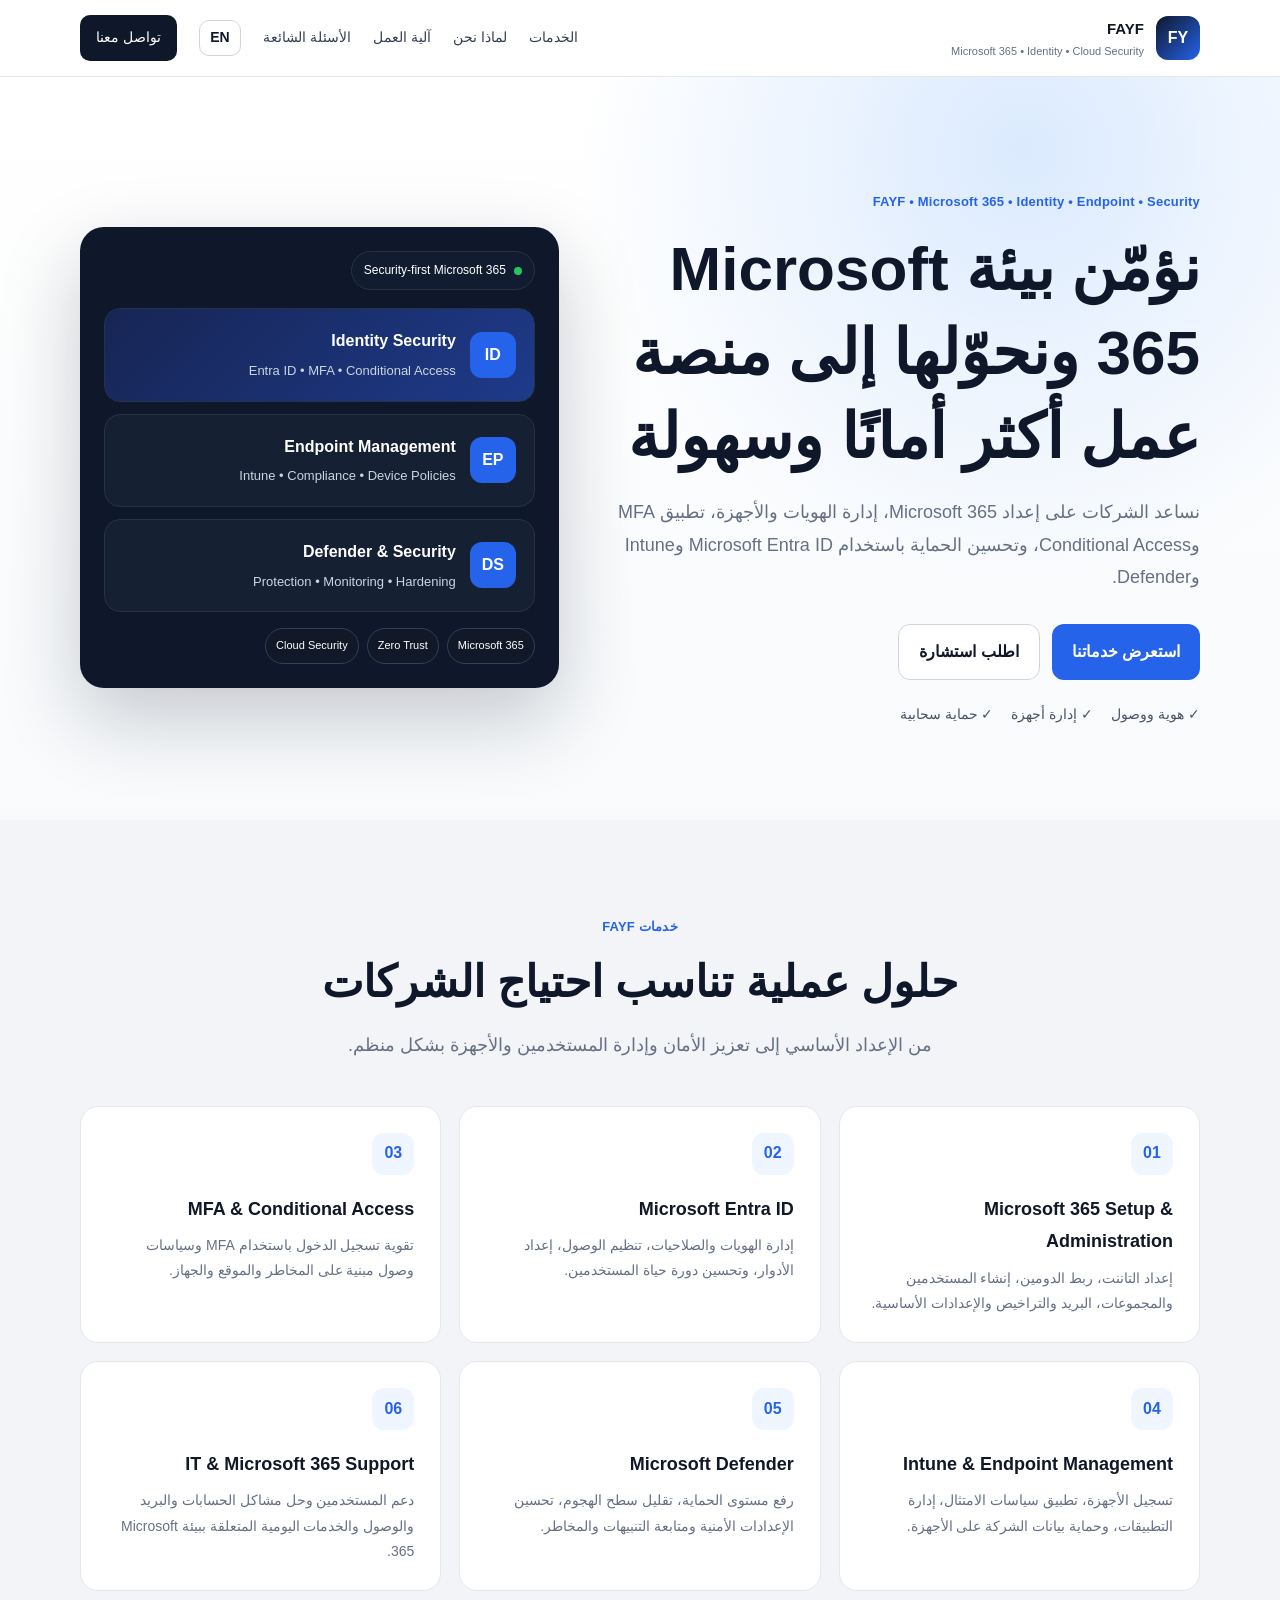
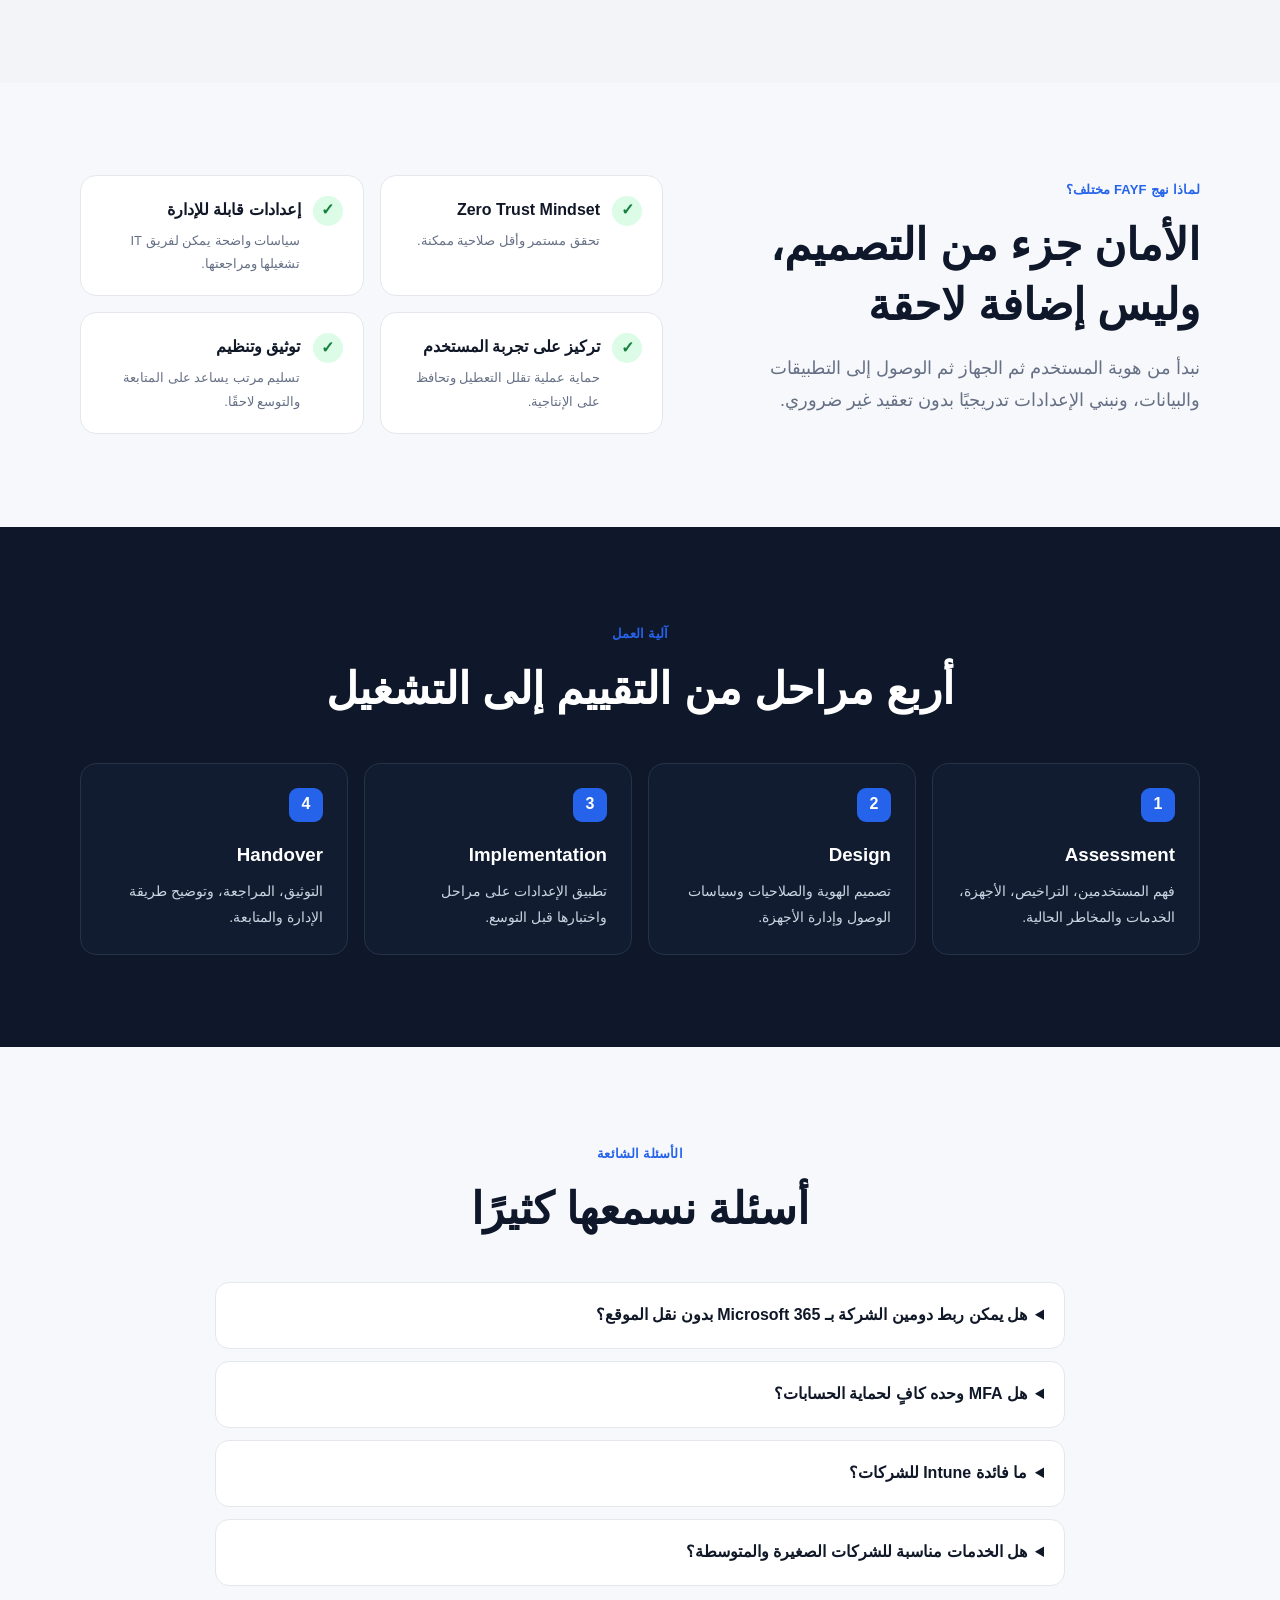
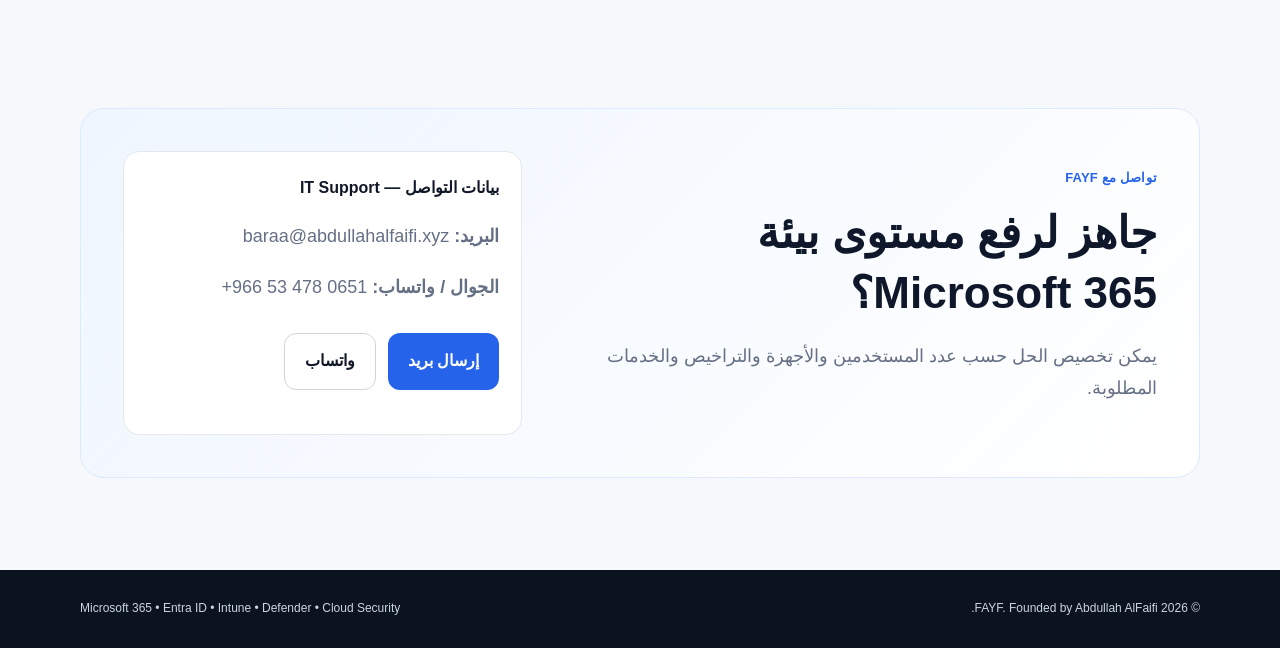
==== commit 7003cb43: "Rebrand site to FAYF while preserving SEO structure" ====
--- a/index.html
+++ b/index.html
@@ -3,18 +3,79 @@
 <head>
   <meta charset="utf-8" />
   <meta name="viewport" content="width=device-width, initial-scale=1" />
-  <meta name="description" content="حلول Microsoft 365 والهوية والأمن السحابي للشركات: Entra ID وMFA وConditional Access وIntune وMicrosoft Defender والدعم التقني." />
-  <title>Abdullah AlFaifi | Microsoft 365 & Cloud Security</title>
+  <title>FAYF | خدمات Microsoft 365 والهوية والأمن السحابي</title>
+  <meta name="description" content="FAYF تقدم خدمات Microsoft 365 للشركات: إعداد التاننت وربط الدومين، Microsoft Entra ID، MFA، Conditional Access، Intune، Microsoft Defender، إدارة الأجهزة والدعم التقني." />
+  <meta name="robots" content="index, follow, max-image-preview:large" />
+  <link rel="canonical" href="https://abdullahalfaifi.xyz/" />
+  <link rel="alternate" hreflang="ar" href="https://abdullahalfaifi.xyz/" />
+  <link rel="alternate" hreflang="en" href="https://abdullahalfaifi.xyz/en.html" />
+  <link rel="alternate" hreflang="x-default" href="https://abdullahalfaifi.xyz/" />
+
+  <meta property="og:type" content="website" />
+  <meta property="og:site_name" content="FAYF" />
+  <meta property="og:title" content="FAYF | Microsoft 365 والهوية والأمن السحابي" />
+  <meta property="og:description" content="حلول Microsoft 365 والهوية وإدارة الأجهزة والأمن السحابي للشركات باستخدام Entra ID وIntune وDefender." />
+  <meta property="og:url" content="https://abdullahalfaifi.xyz/" />
+  <meta property="og:locale" content="ar_SA" />
+  <meta property="og:locale:alternate" content="en_US" />
+  <meta name="twitter:card" content="summary" />
+  <meta name="twitter:title" content="FAYF | Microsoft 365 & Cloud Security" />
+  <meta name="twitter:description" content="Microsoft 365 • Entra ID • MFA • Conditional Access • Intune • Defender • IT Support" />
+
+  <script type="application/ld+json">
+  {
+    "@context": "https://schema.org",
+    "@graph": [
+      {
+        "@type": "Organization",
+        "@id": "https://abdullahalfaifi.xyz/#organization",
+        "name": "FAYF",
+        "url": "https://abdullahalfaifi.xyz/",
+        "email": "baraa@abdullahalfaifi.xyz",
+        "telephone": "+966534780651",
+        "description": "Microsoft 365 identity, endpoint management, cloud security and IT support services.",
+        "founder": {
+          "@id": "https://abdullahalfaifi.xyz/#founder"
+        },
+        "contactPoint": {
+          "@type": "ContactPoint",
+          "contactType": "IT Support",
+          "email": "baraa@abdullahalfaifi.xyz",
+          "telephone": "+966534780651",
+          "availableLanguage": ["Arabic", "English"]
+        }
+      },
+      {
+        "@type": "WebSite",
+        "@id": "https://abdullahalfaifi.xyz/#website",
+        "url": "https://abdullahalfaifi.xyz/",
+        "name": "FAYF",
+        "publisher": {
+          "@id": "https://abdullahalfaifi.xyz/#organization"
+        },
+        "inLanguage": ["ar", "en"]
+      },
+      {
+        "@type": "Person",
+        "@id": "https://abdullahalfaifi.xyz/#founder",
+        "name": "Abdullah AlFaifi",
+        "alternateName": "عبدالله الفيفي",
+        "url": "https://abdullahalfaifi.xyz/"
+      }
+    ]
+  }
+  </script>
+
   <link rel="stylesheet" href="styles.css" />
 </head>
 <body>
   <header class="site-header" id="top">
     <div class="container nav-wrap">
       <a class="brand" href="#top" aria-label="الصفحة الرئيسية">
-        <span class="brand-mark">AF</span>
+        <span class="brand-mark">FY</span>
         <span class="brand-text">
-          <strong>Abdullah AlFaifi</strong>
-          <small>Microsoft 365 & Cloud Security</small>
+          <strong>FAYF</strong>
+          <small>Microsoft 365 • Identity • Cloud Security</small>
         </span>
       </a>
 
@@ -35,7 +96,7 @@
     <section class="hero section">
       <div class="container hero-grid">
         <div class="hero-copy">
-          <span class="eyebrow">Microsoft 365 • Identity • Endpoint • Security</span>
+          <span class="eyebrow">FAYF • Microsoft 365 • Identity • Endpoint • Security</span>
           <h1>نؤمّن بيئة Microsoft 365 ونحوّلها إلى منصة عمل أكثر أمانًا وسهولة</h1>
           <p class="hero-lead">
             نساعد الشركات على إعداد Microsoft 365، إدارة الهويات والأجهزة، تطبيق MFA وConditional Access،
@@ -56,28 +117,17 @@
           <div class="status-pill"><span></span> Security-first Microsoft 365</div>
           <div class="panel-card featured">
             <div class="icon">ID</div>
-            <div>
-              <strong>Identity Security</strong>
-              <p>Entra ID • MFA • Conditional Access</p>
-            </div>
+            <div><strong>Identity Security</strong><p>Entra ID • MFA • Conditional Access</p></div>
           </div>
           <div class="panel-card">
             <div class="icon">EP</div>
-            <div>
-              <strong>Endpoint Management</strong>
-              <p>Intune • Compliance • Device Policies</p>
-            </div>
+            <div><strong>Endpoint Management</strong><p>Intune • Compliance • Device Policies</p></div>
           </div>
           <div class="panel-card">
             <div class="icon">DS</div>
-            <div>
-              <strong>Defender & Security</strong>
-              <p>Protection • Monitoring • Hardening</p>
-            </div>
-          </div>
-          <div class="panel-footer">
-            <span>Microsoft 365</span><span>Zero Trust</span><span>Cloud Security</span>
-          </div>
+            <div><strong>Defender & Security</strong><p>Protection • Monitoring • Hardening</p></div>
+          </div>
+          <div class="panel-footer"><span>Microsoft 365</span><span>Zero Trust</span><span>Cloud Security</span></div>
         </div>
       </div>
     </section>
@@ -85,42 +135,17 @@
     <section class="section muted" id="services">
       <div class="container">
         <div class="section-heading">
-          <span class="eyebrow">خدماتنا</span>
+          <span class="eyebrow">خدمات FAYF</span>
           <h2>حلول عملية تناسب احتياج الشركات</h2>
           <p>من الإعداد الأساسي إلى تعزيز الأمان وإدارة المستخدمين والأجهزة بشكل منظم.</p>
         </div>
-
         <div class="cards services-grid">
-          <article class="service-card">
-            <span class="service-icon">01</span>
-            <h3>Microsoft 365 Setup & Administration</h3>
-            <p>إعداد التاننت، ربط الدومين، إنشاء المستخدمين والمجموعات، البريد والتراخيص والإعدادات الأساسية.</p>
-          </article>
-          <article class="service-card">
-            <span class="service-icon">02</span>
-            <h3>Microsoft Entra ID</h3>
-            <p>إدارة الهويات والصلاحيات، تنظيم الوصول، إعداد الأدوار، وتحسين دورة حياة المستخدمين.</p>
-          </article>
-          <article class="service-card">
-            <span class="service-icon">03</span>
-            <h3>MFA & Conditional Access</h3>
-            <p>تقوية تسجيل الدخول باستخدام MFA وسياسات وصول مبنية على المخاطر والموقع والجهاز.</p>
-          </article>
-          <article class="service-card">
-            <span class="service-icon">04</span>
-            <h3>Intune & Endpoint Management</h3>
-            <p>تسجيل الأجهزة، تطبيق سياسات الامتثال، إدارة التطبيقات، وحماية بيانات الشركة على الأجهزة.</p>
-          </article>
-          <article class="service-card">
-            <span class="service-icon">05</span>
-            <h3>Microsoft Defender</h3>
-            <p>رفع مستوى الحماية، تقليل سطح الهجوم، تحسين الإعدادات الأمنية ومتابعة التنبيهات والمخاطر.</p>
-          </article>
-          <article class="service-card">
-            <span class="service-icon">06</span>
-            <h3>IT & Microsoft 365 Support</h3>
-            <p>دعم المستخدمين وحل مشاكل الحسابات والبريد والوصول والخدمات اليومية المتعلقة ببيئة Microsoft 365.</p>
-          </article>
+          <article class="service-card"><span class="service-icon">01</span><h3>Microsoft 365 Setup & Administration</h3><p>إعداد التاننت، ربط الدومين، إنشاء المستخدمين والمجموعات، البريد والتراخيص والإعدادات الأساسية.</p></article>
+          <article class="service-card"><span class="service-icon">02</span><h3>Microsoft Entra ID</h3><p>إدارة الهويات والصلاحيات، تنظيم الوصول، إعداد الأدوار، وتحسين دورة حياة المستخدمين.</p></article>
+          <article class="service-card"><span class="service-icon">03</span><h3>MFA & Conditional Access</h3><p>تقوية تسجيل الدخول باستخدام MFA وسياسات وصول مبنية على المخاطر والموقع والجهاز.</p></article>
+          <article class="service-card"><span class="service-icon">04</span><h3>Intune & Endpoint Management</h3><p>تسجيل الأجهزة، تطبيق سياسات الامتثال، إدارة التطبيقات، وحماية بيانات الشركة على الأجهزة.</p></article>
+          <article class="service-card"><span class="service-icon">05</span><h3>Microsoft Defender</h3><p>رفع مستوى الحماية، تقليل سطح الهجوم، تحسين الإعدادات الأمنية ومتابعة التنبيهات والمخاطر.</p></article>
+          <article class="service-card"><span class="service-icon">06</span><h3>IT & Microsoft 365 Support</h3><p>دعم المستخدمين وحل مشاكل الحسابات والبريد والوصول والخدمات اليومية المتعلقة ببيئة Microsoft 365.</p></article>
         </div>
       </div>
     </section>
@@ -128,7 +153,7 @@
     <section class="section" id="why-us">
       <div class="container split-grid">
         <div>
-          <span class="eyebrow">لماذا نهجنا مختلف؟</span>
+          <span class="eyebrow">لماذا نهج FAYF مختلف؟</span>
           <h2>الأمان جزء من التصميم، وليس إضافة لاحقة</h2>
           <p class="section-copy">نبدأ من هوية المستخدم ثم الجهاز ثم الوصول إلى التطبيقات والبيانات، ونبني الإعدادات تدريجيًا بدون تعقيد غير ضروري.</p>
         </div>
@@ -143,10 +168,7 @@
 
     <section class="section dark-section" id="process">
       <div class="container">
-        <div class="section-heading light">
-          <span class="eyebrow">آلية العمل</span>
-          <h2>أربع مراحل من التقييم إلى التشغيل</h2>
-        </div>
+        <div class="section-heading light"><span class="eyebrow">آلية العمل</span><h2>أربع مراحل من التقييم إلى التشغيل</h2></div>
         <div class="process-grid">
           <div class="process-step"><b>1</b><h3>Assessment</h3><p>فهم المستخدمين، التراخيص، الأجهزة، الخدمات والمخاطر الحالية.</p></div>
           <div class="process-step"><b>2</b><h3>Design</h3><p>تصميم الهوية والصلاحيات وسياسات الوصول وإدارة الأجهزة.</p></div>
@@ -158,10 +180,7 @@
 
     <section class="section" id="faq">
       <div class="container narrow">
-        <div class="section-heading">
-          <span class="eyebrow">الأسئلة الشائعة</span>
-          <h2>أسئلة نسمعها كثيرًا</h2>
-        </div>
+        <div class="section-heading"><span class="eyebrow">الأسئلة الشائعة</span><h2>أسئلة نسمعها كثيرًا</h2></div>
         <div class="faq-list">
           <details><summary>هل يمكن ربط دومين الشركة بـ Microsoft 365 بدون نقل الموقع؟</summary><p>نعم. يمكن استخدام نفس الدومين للبريد في Microsoft 365 والموقع على استضافة أخرى عبر سجلات DNS مختلفة.</p></details>
           <details><summary>هل MFA وحده كافٍ لحماية الحسابات؟</summary><p>MFA خطوة أساسية، لكن الأفضل دمجه مع Conditional Access وإدارة الجلسات والأجهزة وسياسات أقل صلاحية.</p></details>
@@ -174,7 +193,7 @@
     <section class="section contact-section" id="contact">
       <div class="container contact-card">
         <div>
-          <span class="eyebrow">تواصل معنا</span>
+          <span class="eyebrow">تواصل مع FAYF</span>
           <h2>جاهز لرفع مستوى بيئة Microsoft 365؟</h2>
           <p>يمكن تخصيص الحل حسب عدد المستخدمين والأجهزة والتراخيص والخدمات المطلوبة.</p>
         </div>
@@ -193,11 +212,10 @@
 
   <footer class="site-footer">
     <div class="container footer-wrap">
-      <p>© <span id="year"></span> Abdullah AlFaifi. All rights reserved.</p>
+      <p>© <span id="year"></span> FAYF. Founded by Abdullah AlFaifi.</p>
       <p>Microsoft 365 • Entra ID • Intune • Defender • Cloud Security</p>
     </div>
   </footer>
-
   <script src="script.js"></script>
 </body>
-</html>
+</html>
